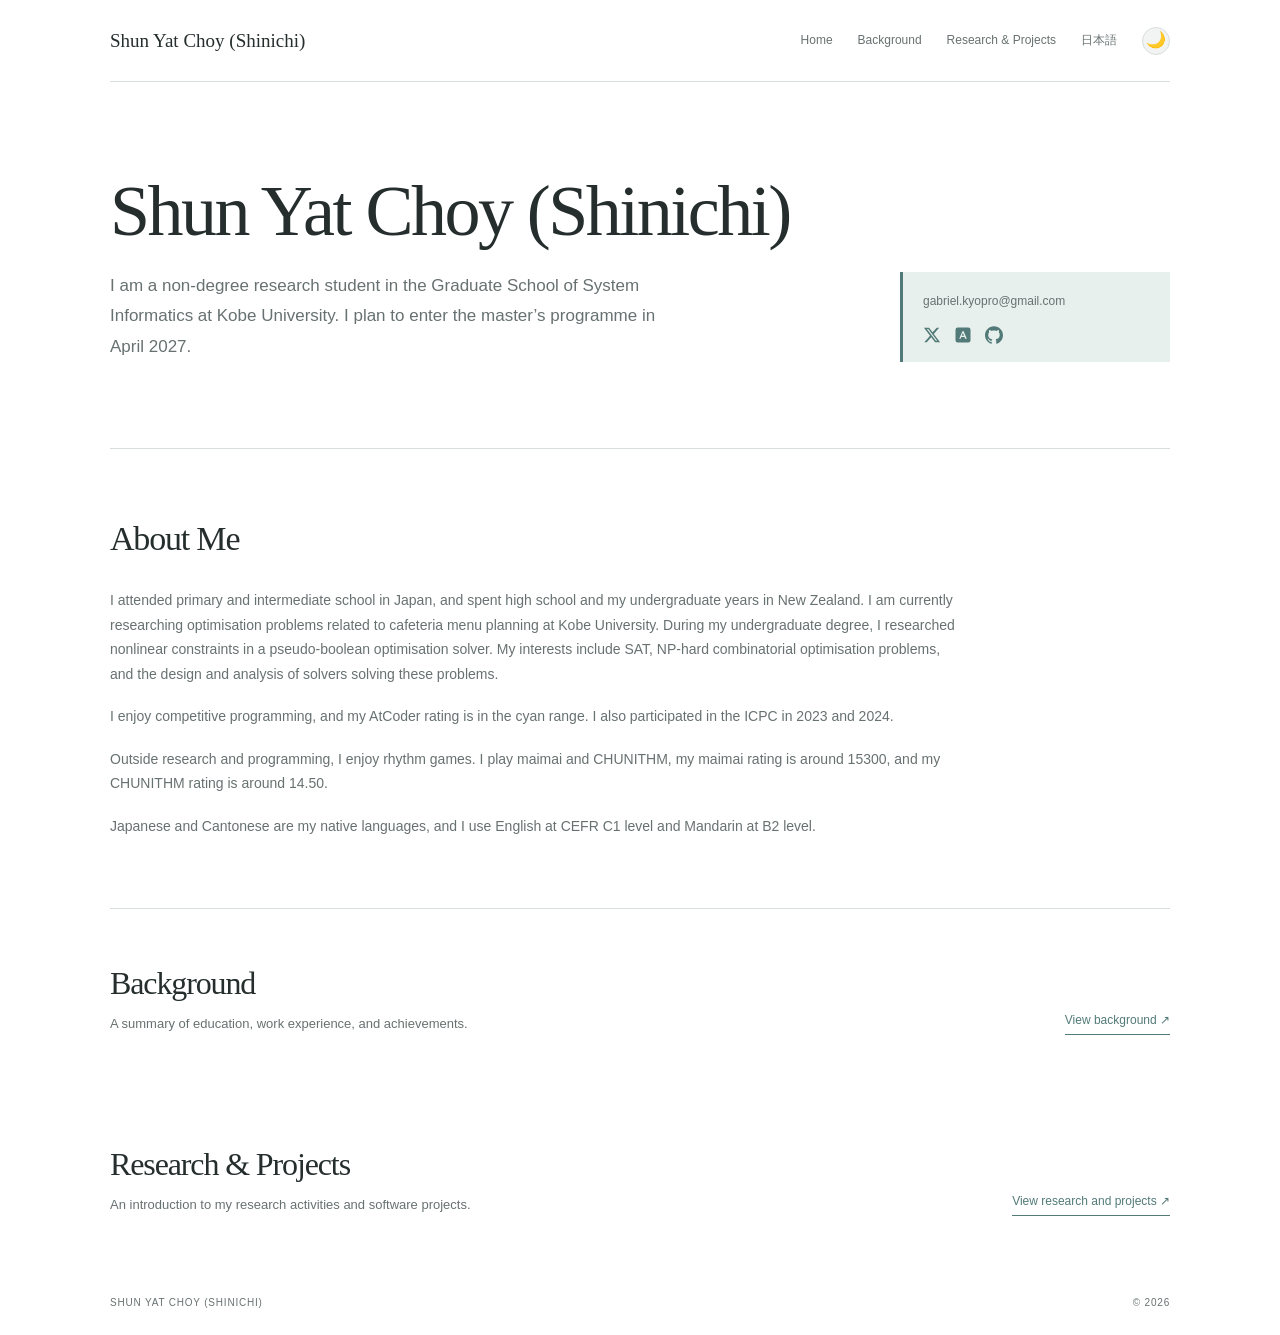
==== en/index.html @ 7ab51855 "Initial commit" ====
<!doctype html>
<html lang="en" data-theme="dark">
  <head>
    <meta charset="utf-8" />
    <meta name="viewport" content="width=device-width, initial-scale=1" />
    <meta name="description" content="Research and software portfolio of Shun Yat Choy." />
    <link rel="canonical" href="https://gabriel-55.github.io/en/index.html" />
<link rel="alternate" hreflang="en" href="https://gabriel-55.github.io/en/index.html" />
    <link rel="alternate" hreflang="ja" href="https://gabriel-55.github.io/ja/index.html" />
    <link rel="alternate" hreflang="x-default" href="https://gabriel-55.github.io/en/index.html" />
    <title>Shun Yat Choy</title>
    <script>
      (() => {
        const key = "portfolio-theme";
        let theme = null;
        try {
          const saved = localStorage.getItem(key);
          if (saved === "dark" || saved === "light") theme = saved;
        } catch {}
        if (!theme) theme = window.matchMedia("(prefers-color-scheme: dark)").matches ? "dark" : "light";
        document.documentElement.dataset.theme = theme;
      })();
    </script>
    <link rel="stylesheet" href="../assets/css/style.css" />
  </head>
  <body>
    <header class="site-header">
      <a class="site-name" href="#top">Shun Yat Choy (Shinichi)</a>
      <div class="header-controls">
        <nav class="site-nav" id="site-navigation" aria-label="Main navigation">
          <a href="#top" aria-current="page">Home</a>
        <a href="background.html">Background</a>
        <a href="projects.html">Research &amp; Projects</a>
        <a class="language-switch" href="../ja/index.html">日本語</a>
        </nav>
        <button class="theme-toggle" type="button" data-theme-toggle aria-label="Change colour theme" title="Change colour theme">
          <span class="theme-icon" data-theme-icon aria-hidden="true">☀️</span>
        </button>
        <button class="menu-toggle" type="button" data-menu-toggle aria-expanded="false" aria-controls="site-navigation" aria-label="Open menu" title="Open menu">
          <span class="menu-icon" data-menu-icon aria-hidden="true">☰</span>
          <span class="sr-only" data-menu-label>Menu</span>
        </button>
      </div>
    </header>

<main id="top" class="page">
      <section class="intro">
        <div>
          <h1>Shun Yat Choy (Shinichi)</h1>
          <p class="intro-text">I am a non-degree research student in the Graduate School of System Informatics at Kobe University. I plan to enter the master’s programme in April 2027.</p>
        </div>
        <aside class="contact-card">
          <a href="mailto:gabriel.kyopro@gmail.com">gabriel.kyopro@gmail.com</a>
          <div class="social-links" aria-label="Social links">
            <a href="https://x.com/gabriel55_" target="_blank" rel="noreferrer" aria-label="X">
              <svg class="social-icon" viewBox="0 0 24 24" aria-hidden="true"><path d="M18.244 2.25h3.308l-7.227 8.26 8.502 11.24H16.17l-5.214-6.817L4.99 21.75H1.68l7.73-8.835L1.254 2.25H8.08l4.713 6.231zm-1.161 17.52h1.833L7.084 4.126H5.117z" /></svg>
            </a>
            <a href="https://atcoder.jp/users/gabriel55_" target="_blank" rel="noreferrer" aria-label="AtCoder">
              <svg class="social-icon atcoder-icon" viewBox="0 0 24 24" aria-hidden="true"><rect x="2" y="2" width="20" height="20" rx="3" /><path d="M7 17 11.2 7h1.7L17 17h-2.2l-.8-2.2H9.7L8.9 17zm3.4-4h2.9l-1.45-3.9z" /></svg>
            </a>
            <a href="https://github.com/gabriel-55" target="_blank" rel="noreferrer" aria-label="GitHub">
              <svg class="social-icon" viewBox="0 0 24 24" aria-hidden="true"><path d="M12 .297c-6.63 0-12 5.373-12 12 0 5.303 3.438 9.8 8.205 11.385.6.113.82-.258.82-.577 0-.285-.01-1.04-.015-2.04-3.338.724-4.042-1.61-4.042-1.61-.546-1.387-1.333-1.756-1.333-1.756-1.089-.745.084-.729.084-.729 1.205.085 1.84 1.237 1.84 1.237 1.07 1.835 2.809 1.305 3.495.998.108-.776.417-1.305.76-1.605-2.665-.3-5.466-1.332-5.466-5.93 0-1.31.465-2.38 1.235-3.22-.135-.303-.54-1.523.105-3.176 0 0 1.005-.322 3.3 1.23.96-.267 1.98-.399 3-.405 1.02.006 2.04.138 3 .405 2.28-1.552 3.285-1.23 3.285-1.23.645 1.653.24 2.873.12 3.176.765.84 1.23 1.91 1.23 3.22 0 4.61-2.805 5.625-5.475 5.92.42.36.81 1.096.81 2.22 0 1.606-.015 2.896-.015 3.286 0 .315.21.69.825.57C20.565 22.092 24 17.592 24 12.297c0-6.627-5.373-12-12-12" /></svg>
            </a>
          </div>
        </aside>
      </section>

      <section class="about-section section">
        <div class="about-grid">
          <div>
            <h2>About Me</h2>
          </div>
          <div class="about-copy">
            <p>I attended primary and intermediate school in Japan, and spent high school and my undergraduate years in New Zealand. I am currently researching optimisation problems related to cafeteria menu planning at Kobe University. During my undergraduate degree, I researched nonlinear constraints in a pseudo-boolean optimisation solver. My interests include SAT, NP-hard combinatorial optimisation problems, and the design and analysis of solvers solving these problems.</p>
            <p>I enjoy competitive programming, and my AtCoder rating is in the cyan range. I also participated in the ICPC in 2023 and 2024.</p>
            <p>Outside research and programming, I enjoy rhythm games. I play maimai and CHUNITHM, my maimai rating is around 15300, and my CHUNITHM rating is around 14.50.</p>
            <p>Japanese and Cantonese are my native languages, and I use English at CEFR C1 level and Mandarin at B2 level.</p>
          </div>
        </div>
      </section>

      <section class="preview-section section">
        <div>
          <h2>Background</h2>
          <p>A summary of education, work experience, and achievements.</p>
        </div>
        <a class="section-link" href="background.html">View background ↗</a>
      </section>

      <section class="preview-section section">
        <div>
          <h2>Research &amp; Projects</h2>
          <p>An introduction to my research activities and software projects.</p>
        </div>
        <a class="section-link" href="projects.html">View research and projects ↗</a>
      </section>
    </main>

    <footer class="site-footer"><span>Shun Yat Choy (Shinichi)</span><span>© 2026</span></footer>
    <script src="../assets/js/theme.js" defer></script>
    <script src="../assets/js/site.js" defer></script>
  </body>
</html>
---- assets/css/style.css ----
:root {
  color-scheme: dark;
  --ink: #f3f6f8;
  --muted: #c3cdd5;
  --light: #22303c;
  --line: #384b5a;
  --accent: #6eb6e8;
  --accent-light: #1d3445;
  --page-background: #15202b;
  --page: 1060px;
}
[data-theme="light"] {
  color-scheme: light;
  --ink: #252d2d;
  --muted: #687171;
  --light: #f1f4f2;
  --line: #d9dfdc;
  --accent: #527a78;
  --accent-light: #e8f0ed;
  --page-background: #ffffff;
}
* { box-sizing: border-box; }
html { scroll-behavior: smooth; }
body { margin: 0; color: var(--ink); background: var(--page-background); font-family: -apple-system, BlinkMacSystemFont, "Segoe UI", "Hiragino Sans", "Yu Gothic", Meiryo, sans-serif; font-size: 15px; line-height: 1.75; }
a { color: inherit; text-decoration: none; }
a:hover { color: var(--accent); }
.site-header, .page, .site-footer { width: min(calc(100% - 56px), var(--page)); margin: 0 auto; }
.site-header { display: flex; align-items: center; justify-content: space-between; min-height: 82px; border-bottom: 1px solid var(--line); }
.site-name { font-family: Georgia, serif; font-size: 19px; }
.header-controls { display: flex; align-items: center; gap: 25px; }
.site-nav { display: flex; align-items: center; gap: 25px; color: var(--muted); font-size: 12px; }
.theme-toggle { display: inline-grid; place-items: center; width: 28px; height: 28px; padding: 0; border: 1px solid var(--line); border-radius: 50%; color: var(--ink); background: var(--light); font: inherit; cursor: pointer; }
.theme-toggle:hover { border-color: var(--accent); background: var(--accent-light); }
.menu-toggle { display: none; place-items: center; width: 28px; height: 28px; padding: 0; border: 1px solid var(--line); border-radius: 50%; color: var(--ink); background: var(--light); font: inherit; cursor: pointer; }
.menu-toggle:hover { border-color: var(--accent); background: var(--accent-light); }
.menu-icon { display: block; font-size: 17px; line-height: 1; }
.sr-only { position: absolute; width: 1px; height: 1px; padding: 0; margin: -1px; overflow: hidden; clip: rect(0, 0, 0, 0); white-space: nowrap; border: 0; }
.theme-icon { display: block; font-family: "Apple Color Emoji", "Segoe UI Emoji", "Noto Color Emoji", sans-serif; font-size: 16px; line-height: 1; transform: translateY(-1px); }
.intro { display: grid; grid-template-columns: 1fr 270px; gap: 80px; align-items: end; padding: 92px 0 86px; border-bottom: 1px solid var(--line); }
.kicker, .record-date, .project-number, dt, .tags, .site-footer { letter-spacing: .08em; text-transform: uppercase; font-size: 10px; }
.kicker { margin: 0 0 18px; color: var(--accent); }
h1, h2, h3, p { margin-top: 0; }
h1, h2 { font-family: Georgia, "Times New Roman", "Yu Mincho", "Hiragino Mincho ProN", serif; font-weight: 400; letter-spacing: -.035em; }
h1 { margin-bottom: 21px; font-size: clamp(44px, 6vw, 72px); line-height: 1.05; }
.intro-text { max-width: 560px; margin: 0; color: var(--muted); font-size: 17px; line-height: 1.8; }
.contact-card { padding: 18px 20px; border-left: 3px solid var(--accent); background: var(--accent-light); color: var(--muted); font-size: 12px; line-height: 1.9; }
.contact-card > a { display: block; }
.social-links { display: flex; gap: 13px; margin-top: 14px; }
.social-links a { display: inline-flex; color: var(--accent); }
.social-links a:hover { color: var(--ink); }
.social-icon { width: 18px; height: 18px; fill: currentColor; }
.atcoder-icon rect { fill: currentColor; }
.atcoder-icon path { fill: var(--accent-light); }
.section { padding: 78px 0; border-bottom: 1px solid var(--line); }
h2 { margin-bottom: 35px; font-size: 34px; line-height: 1.2; }
.research-layout { display: grid; grid-template-columns: 1.3fr .7fr; gap: 90px; }
.section-lead { max-width: 570px; color: var(--ink); font-family: Georgia, serif; font-size: 24px; line-height: 1.45; }
.research-layout > div > p:not(.section-lead) { max-width: 580px; color: var(--muted); }
.details { margin: 0; padding: 0; }
.details div { padding: 0 0 16px; margin-bottom: 16px; border-bottom: 1px solid var(--line); }
.details div:last-child { margin-bottom: 0; }
dt { margin-bottom: 5px; color: var(--accent); }
.details dd { margin: 0; color: var(--ink); font-size: 13px; line-height: 1.6; }
.section-heading { display: flex; align-items: baseline; justify-content: space-between; gap: 30px; }
.section-heading h2 { margin-bottom: 35px; }
.section-heading p { color: var(--muted); font-size: 12px; }
.project-list { border-top: 1px solid var(--line); }
.project { display: grid; grid-template-columns: 60px 1fr; gap: 24px; padding: 28px 0; border-bottom: 1px solid var(--line); }
.project-number { padding-top: 5px; color: var(--accent); }
.project-title { display: flex; align-items: baseline; justify-content: space-between; gap: 20px; }
.project h3 { margin-bottom: 8px; font-family: Georgia, serif; font-size: 24px; font-weight: 400; }
.project-title a { color: var(--accent); font-size: 12px; }
.project-links { display: flex; flex: 0 0 auto; flex-direction: column; align-items: flex-end; gap: 3px; }
.project-content > p { max-width: 680px; margin-bottom: 13px; color: var(--muted); font-size: 13px; }
.tags { display: flex; gap: 8px; padding: 0; margin: 0; list-style: none; color: var(--muted); }
.tags li { padding: 2px 8px; background: var(--light); text-transform: none; letter-spacing: 0; font-size: 10px; }
.background-grid, .results-grid { display: grid; grid-template-columns: 1fr 1fr; gap: 80px; }
.subheading { margin: 0 0 17px; color: var(--accent); font-size: 11px; font-weight: 600; letter-spacing: .08em; text-transform: uppercase; }
.record-list { border-top: 1px solid var(--line); }
.record { display: grid; grid-template-columns: 93px 1fr; gap: 17px; padding: 19px 0; border-bottom: 1px solid var(--line); }
.record-date { padding-top: 3px; color: var(--muted); }
.record strong { font-size: 14px; font-weight: 600; }
.record p { margin: 2px 0 4px; color: var(--muted); font-size: 13px; line-height: 1.5; }
.record small { display: block; color: var(--muted); font-size: 11px; line-height: 1.5; }
.subheading-spaced { margin-top: 48px; }
.plain-list { color: var(--muted); font-size: 13px; }
.results-grid { gap: 80px; }
.achievement-list { margin: 0; padding: 0; border-top: 1px solid var(--line); list-style: none; }
.achievement-list li { display: grid; grid-template-columns: 78px 1fr; gap: 15px; padding: 14px 0; border-bottom: 1px solid var(--line); }
.achievement-list span { color: var(--accent); font-size: 11px; }
.achievement-list p { margin: 0; font-size: 13px; line-height: 1.5; }
.empty-section { min-height: 146px; padding: 24px 0; border-top: 1px solid var(--line); border-bottom: 1px solid var(--line); }
.empty-section p { max-width: 760px; margin: 0; color: var(--muted); font-size: 13px; }
.site-footer { display: flex; justify-content: space-between; padding: 23px 0; color: var(--muted); }
@media (max-width: 720px) {
  .site-header, .page, .site-footer { width: min(calc(100% - 36px), var(--page)); }
  .site-header { min-height: 70px; }
  .site-header { position: relative; }
  .header-controls { position: relative; gap: 10px; }
  .menu-toggle { display: inline-grid; width: 26px; height: 26px; }
  .menu-icon { font-size: 16px; }
  .theme-toggle { width: 26px; height: 26px; }
  .theme-icon { font-size: 15px; }
  .site-nav { display: none; position: absolute; top: calc(100% + 10px); right: 0; z-index: 20; min-width: 190px; padding: 10px; border: 1px solid var(--line); background: var(--page-background); box-shadow: 0 12px 28px rgb(0 0 0 / 18%); flex-direction: column; align-items: stretch; gap: 3px; }
  .site-nav.is-open { display: flex; }
  .site-nav a { padding: 5px 8px; }
  .intro, .research-layout, .background-grid, .results-grid { grid-template-columns: 1fr; gap: 36px; }
  .intro { padding: 67px 0 62px; }
  .intro-text { font-size: 16px; }
  .section { padding: 62px 0; }
  .section-heading { display: block; }
  .section-heading p { margin-top: -18px; }
  .project { grid-template-columns: 35px 1fr; gap: 13px; }
  .project-title { align-items: start; }
  .project-title a { white-space: nowrap; }
  .record { grid-template-columns: 80px 1fr; gap: 10px; }
  .results-grid { gap: 62px; }
  .site-footer { font-size: 9px; }
}

.page-intro { padding: 92px 0 80px; border-bottom: 1px solid var(--line); }
.page-intro h1 { margin-bottom: 16px; }
.project-detail { display: grid; grid-template-columns: 155px 1fr; gap: 70px; padding: 62px 0; border-bottom: 1px solid var(--line); }
.project-detail-meta { display: flex; flex-direction: column; gap: 4px; padding-top: 8px; color: var(--muted); font-size: 10px; letter-spacing: .08em; text-transform: uppercase; }
.project-detail-meta span:first-child { color: var(--accent); }
.project-detail-main { max-width: 760px; }
.project-detail-main .project-title { margin-bottom: 18px; }
.project-detail-main h2 { margin-bottom: 0; }
.project-detail-main > p:not(.project-lead) { color: var(--muted); font-size: 14px; }
.project-lead { margin-bottom: 20px; color: var(--ink); font-family: Georgia, serif; font-size: 24px; line-height: 1.45; }
.project-facts { display: grid; grid-template-columns: 1fr 1fr; gap: 18px 35px; margin: 32px 0 0; padding-top: 18px; border-top: 1px solid var(--line); }
.project-facts div { min-width: 0; }
.project-facts dt { margin-bottom: 5px; color: var(--accent); }
.project-facts dd { margin: 0; color: var(--muted); font-size: 12px; line-height: 1.6; }
@media (max-width: 720px) {
  .page-intro { padding: 67px 0 60px; }
  .project-detail { grid-template-columns: 1fr; gap: 18px; padding: 45px 0; }
  .project-detail-meta { flex-direction: row; justify-content: space-between; }
  .project-facts { grid-template-columns: 1fr; }
}

.preview-section { display: flex; align-items: end; justify-content: space-between; gap: 40px; padding: 55px 0; background: var(--page-background); border-bottom: 0; }
.preview-section > div { flex: 1; min-width: 0; }
.preview-section h2 { margin-bottom: 10px; font-size: 32px; white-space: nowrap; }
.preview-section p:not(.kicker) { max-width: 520px; margin: 0; color: var(--muted); font-size: 13px; }
.section-link { flex: 0 0 auto; padding-bottom: 3px; border-bottom: 1px solid var(--accent); color: var(--accent); font-size: 12px; }
.page-section-label { margin: 55px 0 0; padding-bottom: 18px; color: var(--accent); font-family: -apple-system, BlinkMacSystemFont, "Segoe UI", sans-serif; font-size: 12px; font-weight: 600; letter-spacing: .08em; text-transform: uppercase; }
.research-detail { padding-top: 65px; padding-bottom: 70px; }
.software-section-label { margin-top: 35px; border-top: 1px solid var(--line); padding-top: 42px; }
.software-detail { padding-top: 30px; padding-bottom: 32px; }
.software-detail .project-detail-main { max-width: 680px; }
.software-detail .project-detail-main h2 { font-size: 27px; }
.software-detail .project-lead { margin-bottom: 12px; font-size: 17px; }
.software-detail .project-detail-main > p:not(.project-lead) { font-size: 13px; }
.software-detail .project-facts { margin-top: 20px; padding-top: 14px; }
.project-media { margin: 24px 0 26px; }
.video-embed { aspect-ratio: 16 / 9; max-width: 760px; }
.video-embed iframe { display: block; width: 100%; height: 100%; border: 0; }
.project-image img { display: block; width: min(100%, 347px); height: auto; border: 1px solid var(--line); }
@media (max-width: 720px) {
  .preview-section { display: block; padding: 42px 0; }
  .preview-section h2 { font-size: 28px; }
  .section-link { display: inline-block; margin-top: 23px; }
  .page-section-label { margin-top: 42px; }
  .research-detail { padding-top: 45px; padding-bottom: 48px; }
  .software-section-label { margin-top: 28px; padding-top: 32px; }
}

.language-switch { color: var(--muted); }

.about-section { padding-top: 70px; padding-bottom: 70px; }
.about-grid { display: block; }
.about-grid h2 { margin-bottom: 0; }
.about-copy { margin-top: 28px; }
.about-copy { max-width: 850px; color: var(--muted); font-size: 14px; }
.about-copy p { margin-bottom: 18px; }
.about-copy p:last-child { margin-bottom: 0; }

@media (max-width: 720px) {

  .about-section { padding-top: 62px; padding-bottom: 62px; }
  .preview-section .section-link { display: inline-block; margin-top: 23px; }
}
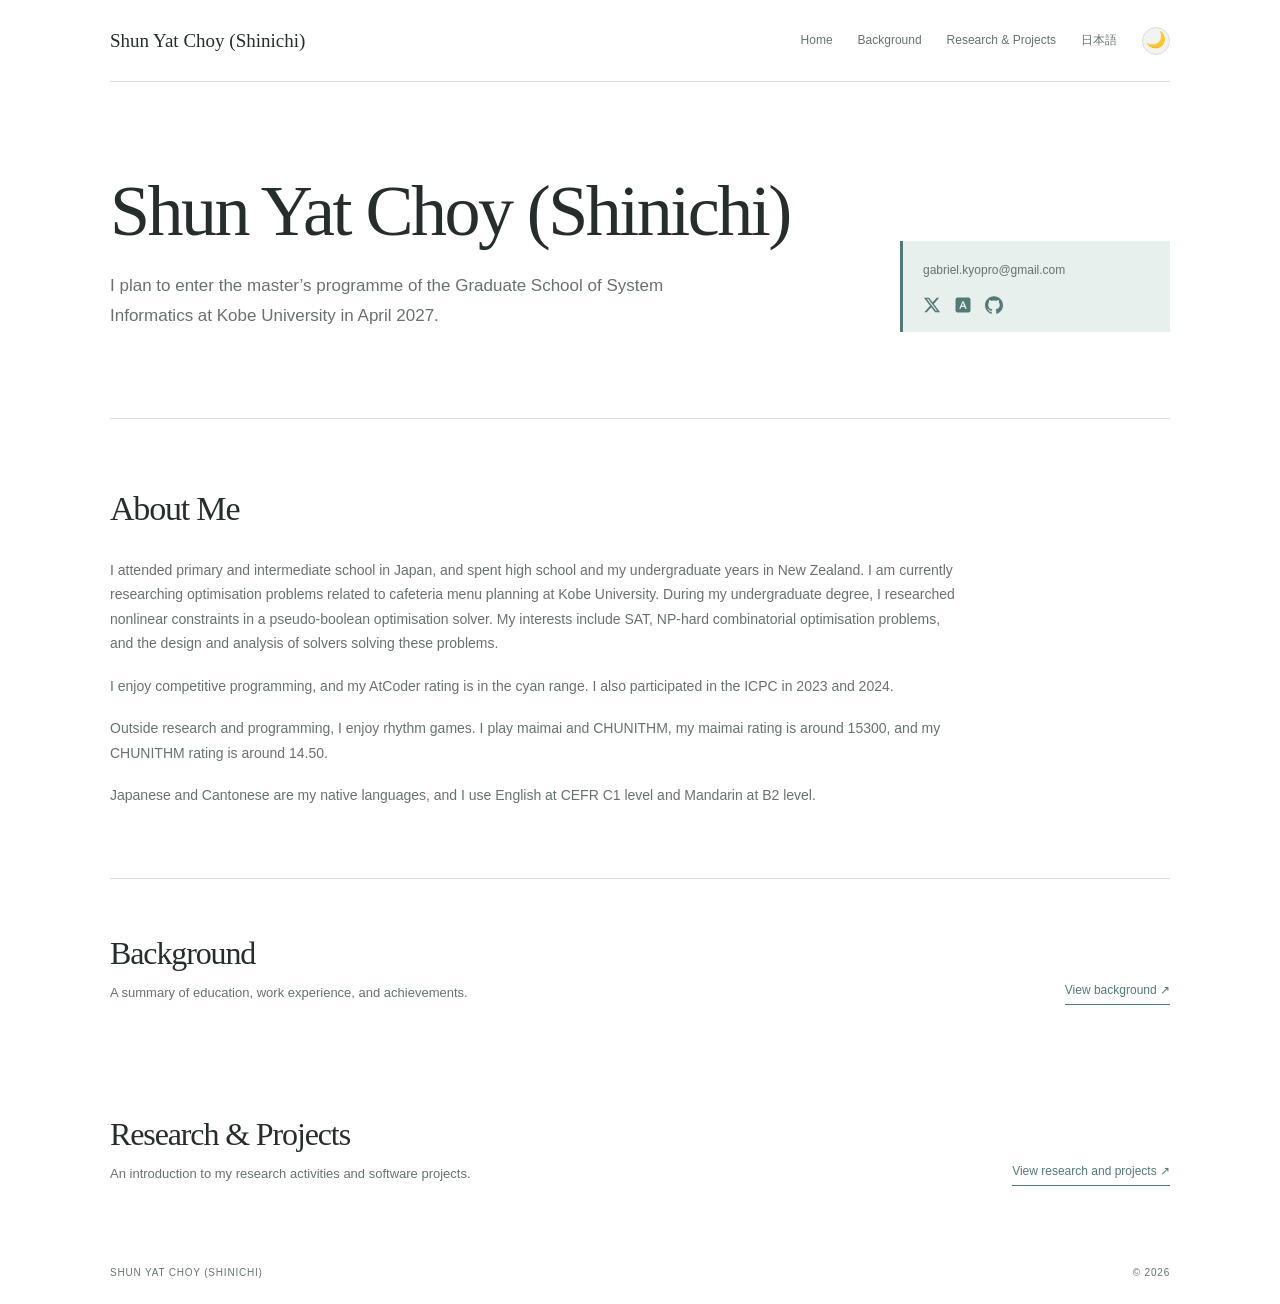
==== commit 57f555fe: "Update portfolio education plan wording" ====
--- a/en/index.html
+++ b/en/index.html
@@ -3,12 +3,12 @@
   <head>
     <meta charset="utf-8" />
     <meta name="viewport" content="width=device-width, initial-scale=1" />
-    <meta name="description" content="Research and software portfolio of Shun Yat Choy." />
+    <meta name="description" content="Personal website of Shun Yat Choy (Shinichi)." />
     <link rel="canonical" href="https://gabriel-55.github.io/en/index.html" />
 <link rel="alternate" hreflang="en" href="https://gabriel-55.github.io/en/index.html" />
     <link rel="alternate" hreflang="ja" href="https://gabriel-55.github.io/ja/index.html" />
     <link rel="alternate" hreflang="x-default" href="https://gabriel-55.github.io/en/index.html" />
-    <title>Shun Yat Choy</title>
+    <title>Shun Yat Choy (Shinichi)</title>
     <script>
       (() => {
         const key = "portfolio-theme";
@@ -47,7 +47,7 @@
       <section class="intro">
         <div>
           <h1>Shun Yat Choy (Shinichi)</h1>
-          <p class="intro-text">I am a non-degree research student in the Graduate School of System Informatics at Kobe University. I plan to enter the master’s programme in April 2027.</p>
+          <p class="intro-text">I plan to enter the master’s programme of the Graduate School of System Informatics at Kobe University in April 2027.</p>
         </div>
         <aside class="contact-card">
           <a href="mailto:gabriel.kyopro@gmail.com">gabriel.kyopro@gmail.com</a>
